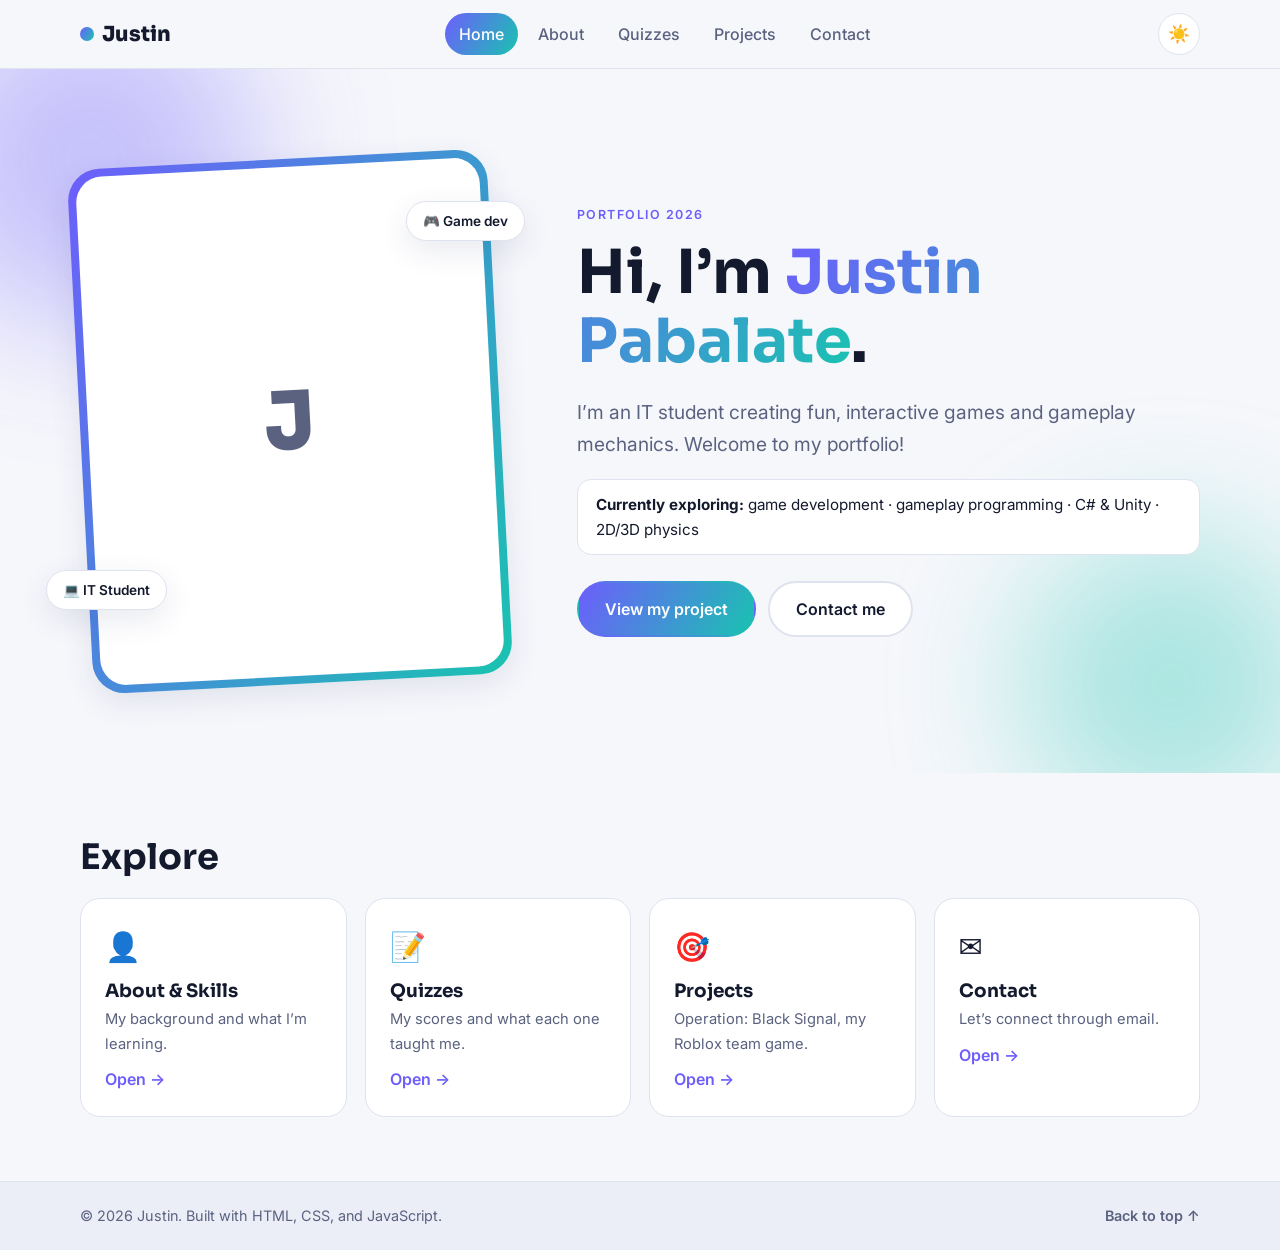
==== index.html @ 0f60ddb2 "Add files via upload Add my portfolio" ====
<!DOCTYPE html>
<html lang="en">
<head>
  <meta charset="UTF-8">
  <meta name="viewport" content="width=device-width, initial-scale=1">
  <title>Justin | IT Student Portfolio</title>
  <meta name="description" content="Justin Pabalate, an IT student creating fun, interactive games and gameplay mechanics.">
  <link rel="preconnect" href="https://fonts.googleapis.com">
  <link rel="preconnect" href="https://fonts.gstatic.com" crossorigin>
  <link href="https://fonts.googleapis.com/css2?family=Inter:wght@400;500;600&family=Sora:wght@600;800&display=swap" rel="stylesheet">
  <link rel="stylesheet" href="style.css">
  <script>try{var t=localStorage.getItem('theme')||(matchMedia('(prefers-color-scheme: dark)').matches?'dark':'light');document.documentElement.setAttribute('data-theme',t)}catch(e){}</script>
</head>
<body>
  <header class="site-header">
    <div class="wrap head-in">
      <a href="index.html" class="brand">Justin</a>
      <nav id="nav" class="nav" aria-label="Main">
        <a href="index.html" aria-current="page">Home</a>
        <a href="about.html">About</a>
        <a href="quizzes.html">Quizzes</a>
        <a href="projects.html">Projects</a>
        <a href="contact.html">Contact</a>
      </nav>
      <div class="head-tools">
        <button class="icon-btn theme-btn" id="themeBtn" aria-label="Toggle dark mode"><span class="sun">☀️</span><span class="moon">🌙</span></button>
        <button class="icon-btn menu-btn" id="menuBtn" aria-label="Toggle menu" aria-expanded="false" aria-controls="nav"><i></i><i></i><i></i></button>
      </div>
    </div>
  </header>

  <main>
    <section class="hero">
      <span class="blob b1"></span><span class="blob b2"></span>
      <div class="wrap hero-grid">
        <div class="hero-photo reveal">
          <div class="photo-card">
            <div class="inner">
              <span class="photo-fallback" aria-hidden="true">J</span>
              <img src="images/profile.jpg" alt="Portrait of Justin Pabalate in a black suit and navy tie" onerror="this.style.display='none'">
            </div>
          </div>
          <span class="float-chip c1">🎮 Game dev</span>
          <span class="float-chip c2">💻 IT Student</span>
        </div>

        <div class="reveal">
          <p class="eyebrow">Portfolio 2026</p>
          <h1>Hi, I’m <span class="grad-text">Justin Pabalate</span>.</h1>
          <p class="lead">I’m an IT student creating fun, interactive games and gameplay mechanics. Welcome to my portfolio!</p>
          <p class="exploring"><strong>Currently exploring:</strong> game development · gameplay programming · C# &amp; Unity · 2D/3D physics</p>
          <div class="btn-row">
            <a class="btn primary" href="projects.html">View my project</a>
            <a class="btn" href="contact.html">Contact me</a>
          </div>
        </div>
      </div>
    </section>

    <section class="section">
      <div class="wrap">
        <h2>Explore</h2>
        <div class="tiles">
          <a class="tile reveal" href="about.html"><span class="ico">👤</span><h3>About &amp; Skills</h3><p>My background and what I’m learning.</p><span class="go">Open →</span></a>
          <a class="tile reveal" href="quizzes.html"><span class="ico">📝</span><h3>Quizzes</h3><p>My scores and what each one taught me.</p><span class="go">Open →</span></a>
          <a class="tile reveal" href="projects.html"><span class="ico">🎯</span><h3>Projects</h3><p>Operation: Black Signal, my Roblox team game.</p><span class="go">Open →</span></a>
          <a class="tile reveal" href="contact.html"><span class="ico">✉️</span><h3>Contact</h3><p>Let’s connect through email.</p><span class="go">Open →</span></a>
        </div>
      </div>
    </section>
  </main>

  <footer class="site-footer">
    <div class="wrap foot-in">
      <p>© 2026 Justin. Built with HTML, CSS, and JavaScript.</p>
      <a href="#top" onclick="window.scrollTo({top:0,behavior:'smooth'});return false;">Back to top ↑</a>
    </div>
  </footer>
  <script src="script.js"></script>
</body>
</html>
---- style.css ----
:root {
  --bg: #f6f7fb;
  --bg2: #eceef7;
  --card: #ffffff;
  --ink: #141a2e;
  --muted: #5a6280;
  --line: #dfe2ef;
  --a1: #6d5efc;
  --a2: #19c3b0;
  --a3: #ff6b9a;
  --grad: linear-gradient(120deg, var(--a1), var(--a2));
  --shadow: 0 10px 30px rgba(40, 50, 110, .10);
  --radius: 20px;
  --head-h: 68px;
}
[data-theme="dark"] {
  --bg: #0c1020;
  --bg2: #121833;
  --card: #171e3b;
  --ink: #eef0fb;
  --muted: #a3abcc;
  --line: #262e55;
  --shadow: 0 10px 30px rgba(0, 0, 0, .35);
}

* { box-sizing: border-box; margin: 0; padding: 0; }
html { scroll-behavior: smooth; -webkit-text-size-adjust: 100%; }
body {
  font-family: "Inter", system-ui, sans-serif;
  background: var(--bg);
  color: var(--ink);
  line-height: 1.65;
  transition: background .3s, color .3s;
  overflow-x: hidden;
  min-height: 100vh;
  min-height: 100dvh;
  display: flex;
  flex-direction: column;
}
main { flex: 1 0 auto; width: 100%; }
main.wrap { width: min(1120px, 100% - 40px); }
.site-footer { margin-top: auto; }

/* About stories */
.story-grid { display: grid; grid-template-columns: repeat(auto-fit, minmax(280px, 1fr)); gap: 20px; }
.story { background: var(--card); border: 1px solid var(--line); border-radius: var(--radius); padding: 26px; transition: transform .25s, box-shadow .25s; }
.story:hover { transform: translateY(-6px); box-shadow: var(--shadow); }
.story h3 { font-size: 1.2rem; margin-bottom: 10px; }
.story p { color: var(--muted); }

/* Portfolio project card */
.project.alt { grid-template-columns: 1fr minmax(0, 420px); margin-top: 28px; align-items: center; }
.shot { position: relative; aspect-ratio: 16 / 10; border-radius: 16px; overflow: hidden; background: linear-gradient(135deg, #7c3aed, #d46ccf 60%, #a9547c); }
.shot img { position: absolute; inset: 0; width: 100%; height: 100%; object-fit: cover; object-position: top; }
.shot-fallback { position: absolute; inset: 0; display: grid; place-items: center; color: #fff; font: 800 clamp(1.4rem, 4vw, 2rem) "Sora", sans-serif; text-shadow: 0 4px 14px rgba(0, 0, 0, .3); }
.status.live { background: color-mix(in srgb, var(--a2) 18%, transparent); color: var(--a2); border-color: var(--a2); }
.project-body code { font-size: .85em; padding: 2px 6px; border-radius: 6px; background: var(--bg2); border: 1px solid var(--line); }
.project-body .btn { margin-top: 4px; }
@media (max-width: 900px) {
  .project.alt { grid-template-columns: 1fr; }
  .project.alt .shot { order: -1; }
}
h1, h2, h3, h4 { font-family: "Sora", "Inter", sans-serif; line-height: 1.15; }
img { max-width: 100%; display: block; }
a { color: inherit; }
:focus-visible { outline: 3px solid var(--a1); outline-offset: 3px; border-radius: 6px; }

.wrap { width: min(1120px, 100% - 40px); margin-inline: auto; }

/* Header */
.site-header {
  position: sticky; top: 0; z-index: 100;
  background: color-mix(in srgb, var(--bg) 85%, transparent);
  backdrop-filter: blur(12px);
  border-bottom: 1px solid var(--line);
}
.head-in { height: var(--head-h); display: flex; align-items: center; justify-content: space-between; gap: 16px; }
.brand { font-family: "Sora", sans-serif; font-weight: 800; font-size: 1.3rem; text-decoration: none; display: flex; align-items: center; gap: 8px; }
.brand::before { content: ""; width: 14px; height: 14px; border-radius: 50%; background: var(--grad); }
.nav { display: flex; align-items: center; gap: 6px; }
.nav a { text-decoration: none; font-weight: 500; color: var(--muted); padding: 8px 14px; border-radius: 999px; transition: .2s; }
.nav a:hover { color: var(--ink); background: var(--bg2); }
.nav a[aria-current="page"] { color: #fff; background: var(--grad); }
.head-tools { display: flex; align-items: center; gap: 8px; }
.icon-btn {
  width: 42px; height: 42px; border-radius: 50%; border: 1px solid var(--line);
  background: var(--card); color: var(--ink); cursor: pointer; font-size: 1.1rem;
  display: grid; place-items: center; transition: transform .2s, background .2s;
}
.icon-btn:hover { transform: rotate(15deg) scale(1.06); }
.theme-btn .moon { display: none; }
[data-theme="dark"] .theme-btn .sun { display: none; }
[data-theme="dark"] .theme-btn .moon { display: inline; }
.menu-btn { display: none; flex-direction: column; justify-content: center; align-items: center; gap: 4px; }
.menu-btn i { display: block; width: 18px; height: 2px; background: var(--ink); transition: .25s; }
.menu-btn[aria-expanded="true"] i:nth-child(1) { transform: translateY(6px) rotate(45deg); }
.menu-btn[aria-expanded="true"] i:nth-child(2) { opacity: 0; }
.menu-btn[aria-expanded="true"] i:nth-child(3) { transform: translateY(-6px) rotate(-45deg); }

/* Buttons & bits */
.btn {
  display: inline-flex; align-items: center; gap: 8px; padding: 13px 26px; border-radius: 999px;
  border: 2px solid var(--line); background: var(--card); color: var(--ink);
  text-decoration: none; font-weight: 600; cursor: pointer; font-size: 1rem; font-family: inherit;
  transition: transform .2s, box-shadow .2s;
}
.btn:hover { transform: translateY(-3px); box-shadow: var(--shadow); }
.btn.primary { background: var(--grad); border-color: transparent; color: #fff; }
.btn-row { display: flex; flex-wrap: wrap; gap: 12px; }
.grad-text { background: var(--grad); -webkit-background-clip: text; background-clip: text; color: transparent; }
.eyebrow { font-weight: 600; letter-spacing: .12em; text-transform: uppercase; font-size: .78rem; color: var(--a1); margin-bottom: 12px; }
[data-theme="dark"] .eyebrow { color: var(--a2); }

/* Page heading */
.page-head { padding: clamp(48px, 8vw, 90px) 0 24px; }
.page-head h1 { font-size: clamp(2.2rem, 6vw, 3.6rem); margin-bottom: 12px; }
.page-head p { color: var(--muted); max-width: 60ch; }
.section { padding: clamp(32px, 6vw, 64px) 0; }
.section h2 { font-size: clamp(1.6rem, 4vw, 2.2rem); margin-bottom: 20px; }

/* Home hero */
.hero { position: relative; padding: clamp(40px, 7vw, 90px) 0; overflow: hidden; }
.blob { position: absolute; border-radius: 50%; filter: blur(70px); opacity: .35; z-index: -1; animation: float 12s ease-in-out infinite; }
.blob.b1 { width: 340px; height: 340px; background: var(--a1); top: -80px; left: -80px; }
.blob.b2 { width: 300px; height: 300px; background: var(--a2); bottom: -60px; right: -40px; animation-delay: -5s; }
@keyframes float { 50% { transform: translate(30px, -30px) scale(1.08); } }
.hero-grid { display: grid; grid-template-columns: 420px 1fr; gap: clamp(32px, 6vw, 80px); align-items: center; }
.hero-photo { position: relative; justify-self: center; width: 100%; max-width: 420px; }
.photo-card {
  position: relative; aspect-ratio: 4 / 5; border-radius: 32px; overflow: hidden;
  background: var(--grad); padding: 8px; box-shadow: var(--shadow);
  transform: rotate(-3deg); transition: transform .4s;
}
.photo-card:hover { transform: rotate(0) scale(1.02); }
.photo-card .inner { position: relative; width: 100%; height: 100%; border-radius: 26px; overflow: hidden; background: var(--card); }
.photo-card img { position: absolute; inset: 0; width: 100%; height: 100%; object-fit: cover; object-position: center 15%; }
.photo-fallback { position: absolute; inset: 0; display: grid; place-items: center; font: 800 5rem "Sora", sans-serif; color: var(--muted); }
.float-chip {
  position: absolute; background: var(--card); border: 1px solid var(--line); box-shadow: var(--shadow);
  padding: 8px 16px; border-radius: 999px; font-weight: 600; font-size: .85rem; white-space: nowrap;
  animation: bob 5s ease-in-out infinite;
}
.float-chip.c1 { top: 8%; right: -6%; }
.float-chip.c2 { bottom: 14%; left: -8%; animation-delay: -2s; }
@keyframes bob { 50% { transform: translateY(-10px); } }
.hero h1 { font-size: clamp(2.2rem, 5.2vw, 3.8rem); margin-bottom: 20px; }
.hero .lead { font-size: clamp(1.02rem, 2vw, 1.2rem); color: var(--muted); margin-bottom: 18px; max-width: 52ch; }
.exploring { display: inline-block; padding: 12px 18px; border-radius: 14px; background: var(--card); border: 1px solid var(--line); font-size: .95rem; margin-bottom: 26px; }

.tiles { display: grid; grid-template-columns: repeat(auto-fit, minmax(220px, 1fr)); gap: 18px; }
.tile {
  display: block; text-decoration: none; background: var(--card); border: 1px solid var(--line);
  border-radius: var(--radius); padding: 24px; transition: transform .25s, box-shadow .25s, border-color .25s;
}
.tile:hover { transform: translateY(-6px); box-shadow: var(--shadow); border-color: var(--a1); }
.tile .ico { font-size: 1.8rem; display: block; margin-bottom: 10px; }
.tile h3 { font-size: 1.15rem; margin-bottom: 6px; }
.tile p { color: var(--muted); font-size: .92rem; }
.tile .go { display: inline-block; margin-top: 10px; font-weight: 600; color: var(--a1); transition: transform .2s; }
[data-theme="dark"] .tile .go { color: var(--a2); }
.tile:hover .go { transform: translateX(6px); }

/* About */
.about-grid { display: grid; grid-template-columns: 1fr 1fr; gap: 28px; color: var(--muted); }
.skill-grid { display: grid; grid-template-columns: repeat(auto-fit, minmax(290px, 1fr)); gap: 20px; }
.skill-card { background: var(--card); border: 1px solid var(--line); border-radius: var(--radius); padding: 26px; transition: transform .25s, box-shadow .25s; }
.skill-card:hover { transform: translateY(-6px); box-shadow: var(--shadow); }
.skill-card h3 { font-size: 1.15rem; margin-bottom: 16px; display: flex; align-items: center; gap: 10px; }
.skill-card h3::before { content: ""; width: 10px; height: 10px; border-radius: 50%; background: var(--a2); }
.skill-card:nth-child(2) h3::before { background: var(--a3); }
.skill-card:nth-child(3) h3::before { background: var(--a1); }
.tags { display: flex; flex-wrap: wrap; gap: 8px; list-style: none; }
.tags li { padding: 7px 14px; border-radius: 999px; background: var(--bg2); border: 1px solid var(--line); font-size: .88rem; font-weight: 500; transition: .2s; cursor: default; }
.tags li:hover { background: var(--grad); color: #fff; border-color: transparent; transform: translateY(-2px); }

/* Quizzes */
.quiz-grid { display: grid; grid-template-columns: repeat(auto-fit, minmax(290px, 1fr)); gap: 22px; }
.quiz { background: var(--card); border: 1px solid var(--line); border-radius: var(--radius); padding: 26px; display: flex; flex-direction: column; transition: transform .25s, box-shadow .25s; }
.quiz:hover { transform: translateY(-6px); box-shadow: var(--shadow); }
.quiz-top { display: flex; justify-content: space-between; align-items: center; margin-bottom: 14px; gap: 8px; }
.tag { background: var(--grad); color: #fff; padding: 4px 14px; border-radius: 999px; font-size: .78rem; font-weight: 600; }
.date { color: var(--muted); font-size: .85rem; }
.score { font-family: "Sora", sans-serif; display: flex; align-items: baseline; gap: 8px; }
.score strong { font-size: 3.6rem; line-height: 1; }
.score span { font-size: 1.3rem; color: var(--muted); }
.bar { height: 9px; background: var(--bg2); border-radius: 99px; overflow: hidden; margin: 14px 0 6px; }
.bar i { display: block; height: 100%; width: 0; background: var(--grad); border-radius: 99px; transition: width 1.2s cubic-bezier(.2, .8, .2, 1); }
.pct { font-size: .85rem; font-weight: 600; color: var(--muted); margin-bottom: 14px; }
.quiz h3 { font-size: 1.2rem; margin-bottom: 8px; }
.topic { color: var(--muted); font-size: .92rem; margin-bottom: 16px; }

.learned { background: var(--bg2); border-left: 4px solid var(--a1); border-radius: 12px; padding: 16px 18px; margin-top: auto; }
.learned h4 { font-size: .74rem; letter-spacing: .12em; text-transform: uppercase; color: var(--a1); margin-bottom: 8px; }
[data-theme="dark"] .learned h4 { color: var(--a2); }
.learned ul { padding-left: 18px; }
.learned li { font-size: .92rem; margin-bottom: 8px; }
.learned li:last-child { margin-bottom: 0; }

/* Project */
.project { display: grid; grid-template-columns: minmax(0, 340px) 1fr; gap: clamp(24px, 4vw, 44px); background: var(--card); border: 1px solid var(--line); border-radius: 28px; padding: clamp(18px, 3vw, 32px); box-shadow: var(--shadow); }
.poster { position: relative; aspect-ratio: 2 / 3; border-radius: 16px; overflow: hidden; background: #0f1512; transition: transform .2s ease-out; will-change: transform; }
.poster img { position: absolute; inset: 0; width: 100%; height: 100%; object-fit: cover; }
.poster-fallback { position: absolute; inset: 0; display: grid; place-items: center; padding: 20px; text-align: center; color: #8fa07d; font: 800 1.5rem "Sora", sans-serif; }
.project-head { display: flex; justify-content: space-between; align-items: center; gap: 12px; flex-wrap: wrap; margin-bottom: 6px; }
.project-head h2 { font-size: clamp(1.6rem, 4vw, 2.2rem); margin: 0; }
.status { font-size: .74rem; font-weight: 600; text-transform: uppercase; letter-spacing: .08em; padding: 5px 14px; border-radius: 999px; background: color-mix(in srgb, var(--a3) 18%, transparent); color: var(--a3); border: 1px solid var(--a3); }
.meta { color: var(--muted); font-size: .9rem; margin-bottom: 14px; }
.project-body > p { margin-bottom: 14px; }
.project-body .learned { margin: 18px 0; }

/* Contact */
.contact-card { text-align: center; background: var(--card); border: 1px solid var(--line); border-radius: 28px; padding: clamp(32px, 7vw, 64px) 24px; box-shadow: var(--shadow); }
.contact-card h2 { font-size: clamp(1.8rem, 5vw, 2.8rem); margin-bottom: 10px; }
.contact-card p { color: var(--muted); margin-bottom: 26px; }
.contact-card .btn-row { justify-content: center; }
.mail { word-break: break-all; }

/* Footer */
.site-footer { border-top: 1px solid var(--line); background: var(--bg2); }
.foot-in { display: flex; justify-content: space-between; align-items: center; flex-wrap: wrap; gap: 12px; padding: 22px 0; color: var(--muted); font-size: .9rem; }
.foot-in a { text-decoration: none; font-weight: 600; }

/* Toast */
.toast { position: fixed; left: 50%; bottom: 28px; transform: translate(-50%, 80px); background: var(--ink); color: var(--bg); padding: 12px 22px; border-radius: 999px; font-weight: 600; opacity: 0; transition: .35s; z-index: 200; }
.toast.show { transform: translate(-50%, 0); opacity: 1; }

/* Reveal */
.reveal { opacity: 0; transform: translateY(28px); transition: opacity .7s, transform .7s; }
.reveal.in { opacity: 1; transform: none; }
.reveal:nth-child(2) { transition-delay: .1s; }
.reveal:nth-child(3) { transition-delay: .2s; }
.reveal:nth-child(4) { transition-delay: .3s; }

/* Responsive */
@media (max-width: 900px) {
  .hero-grid { grid-template-columns: 1fr; text-align: center; }
  .hero .lead, .hero .btn-row { margin-inline: auto; justify-content: center; }
  .hero-photo { max-width: 300px; }
  .float-chip.c1 { right: -4%; }
  .float-chip.c2 { left: -4%; }
  .about-grid { grid-template-columns: 1fr; gap: 16px; }
  .project { grid-template-columns: 1fr; }
  .poster { max-width: 320px; margin-inline: auto; width: 100%; }
}
@media (max-width: 760px) {
  .menu-btn { display: flex; }
  .nav {
    position: absolute; top: var(--head-h); left: 0; right: 0; flex-direction: column; align-items: stretch;
    padding: 0 20px; background: var(--bg); border-bottom: 1px solid var(--line);
    max-height: 0; overflow: hidden; transition: max-height .35s, padding .35s;
  }
  .nav.open { max-height: 420px; padding: 12px 20px 18px; }
  .nav a { padding: 13px 16px; }
}
@media (max-width: 420px) {
  .btn { width: 100%; justify-content: center; }
  .score strong { font-size: 3rem; }
  .float-chip { font-size: .75rem; padding: 6px 12px; }
}
@media (prefers-reduced-motion: reduce) {
  *, *::before, *::after { animation: none !important; transition: none !important; scroll-behavior: auto !important; }
  .reveal { opacity: 1; transform: none; }
}
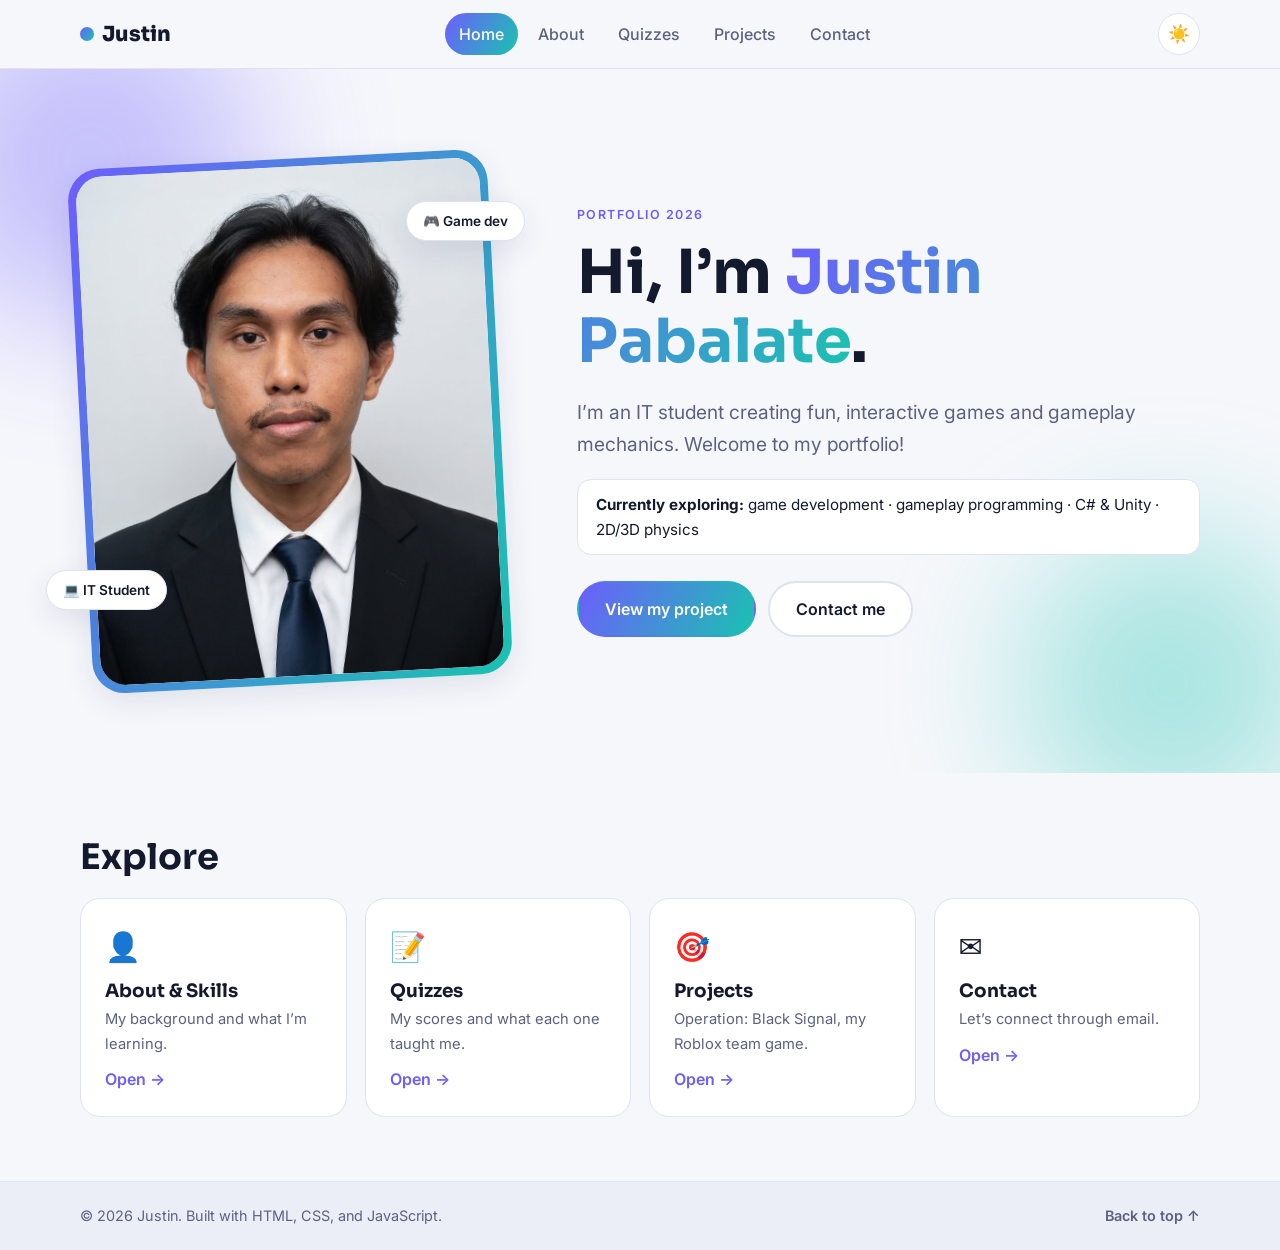
==== commit 1fdc73af: "Update index.html" ====
--- a/index.html
+++ b/index.html
@@ -37,7 +37,7 @@
           <div class="photo-card">
             <div class="inner">
               <span class="photo-fallback" aria-hidden="true">J</span>
-              <img src="images/profile.jpg" alt="Portrait of Justin Pabalate in a black suit and navy tie" onerror="this.style.display='none'">
+              <img src="profile.jpg" alt="Portrait of Justin Pabalate in a black suit and navy tie" onerror="this.style.display='none'">
             </div>
           </div>
           <span class="float-chip c1">🎮 Game dev</span>
